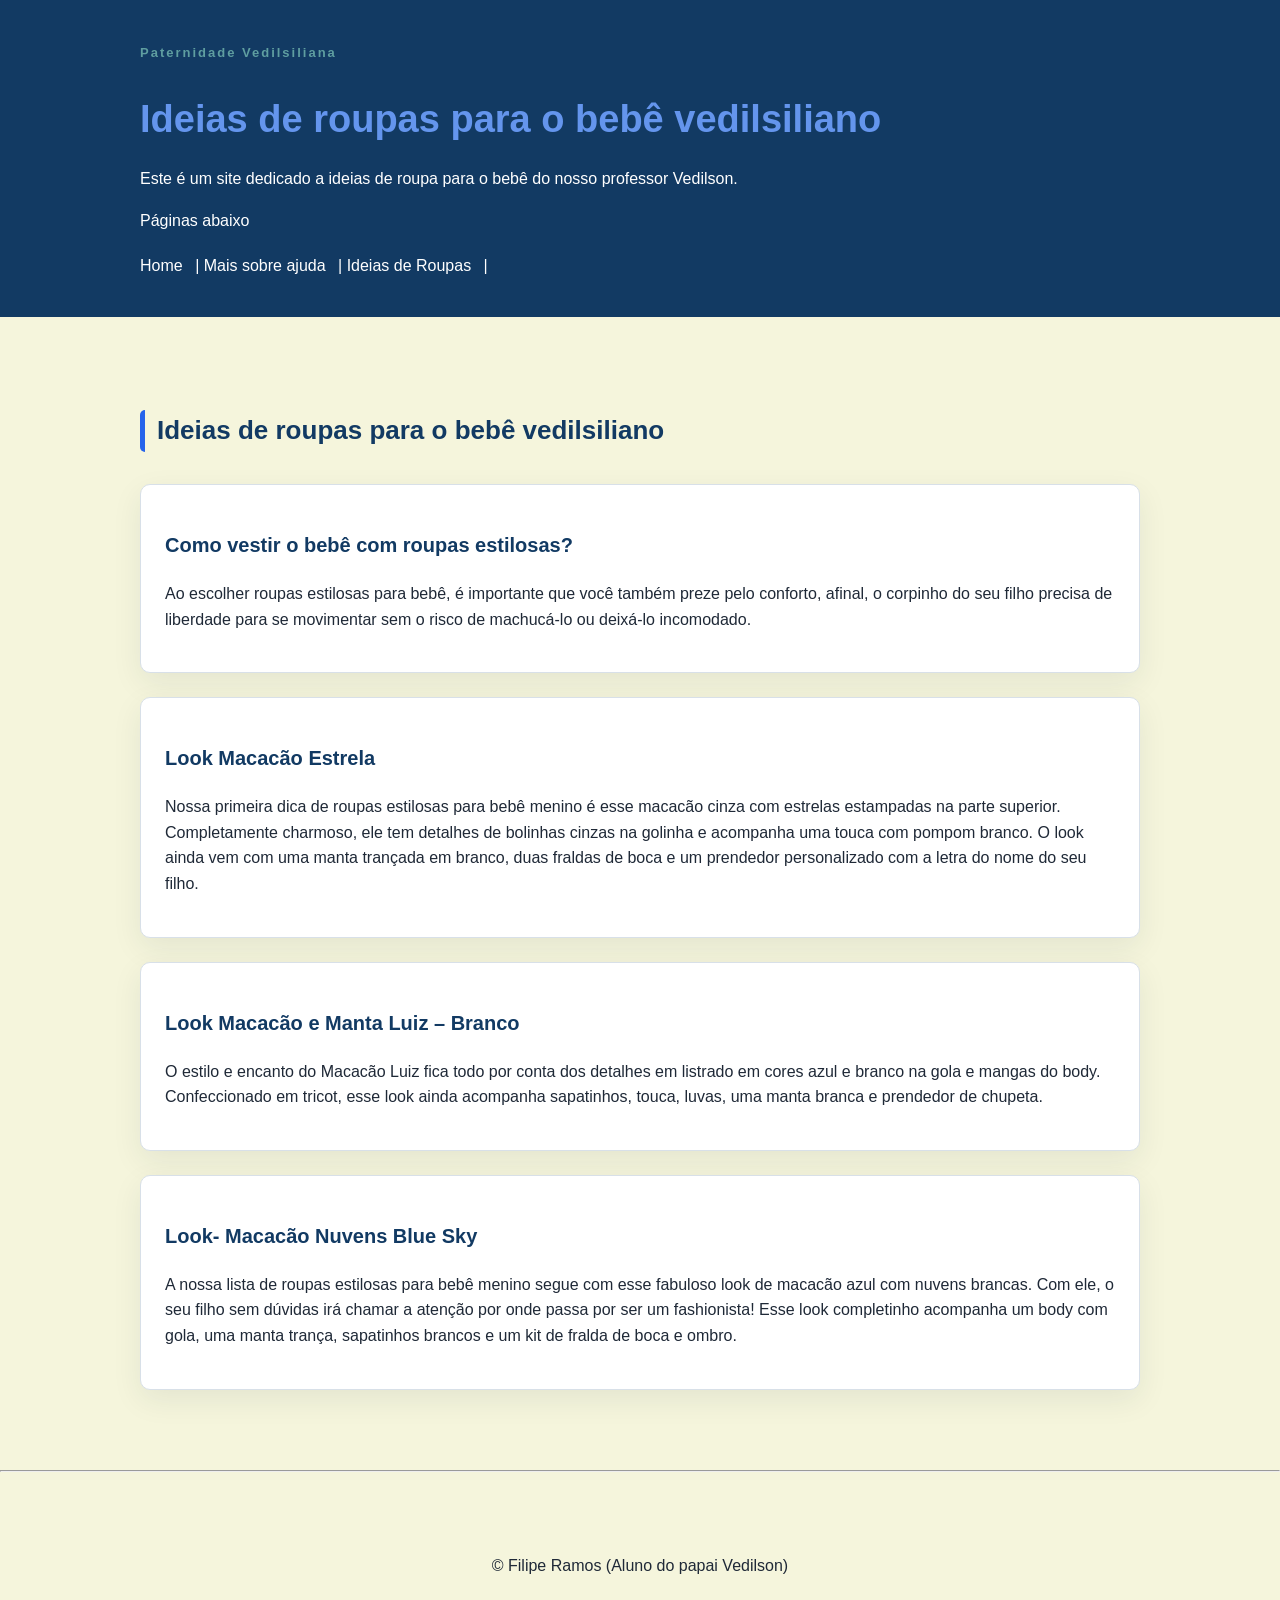
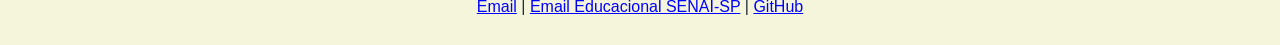
==== pages/IdeiasRoupasBebes.html @ 0b8c109b "Cabeçalho, rodapé e conteúdo feito" ====
<!DOCTYPE html>
<html lang="pt-br">
<head>
    <meta charset="UTF-8">
    <meta name="viewport" content="width=device-width, initial-scale=1.0">
    <title>Roupas Bebê | Paternidade</title>
    <link rel="stylesheet" href="../style/style.css">
</head>
<body>
    
    <header class="cabecalho">
        <div class="container">
            <p class="etiqueta">Paternidade Vedilsiliana</p>

            <h1>Ideias de roupas para o bebê vedilsiliano</h1>

            <p class="subtitulo">
                Este é um site dedicado a ideias de roupa para o bebê do nosso professor Vedilson.
            </p>

            <p>Páginas abaixo</p>

            <nav class="menu-principal">
                <ul class="menu-lista">
                    <li><a class="menu link" href="./index.html"></a>Home</li> |
                    <li><a class="menu link" href="./pages/OutrasAjudas.html"></a>Mais sobre ajuda</li> |
                    <li><a class="menu link" href="./pages/IdeiasRoupasBebes.html"></a>Ideias de Roupas</li> |
                </ul>
            </nav>
        </div>
    </header>

    <main>
        <section class="secao">
            <div class="container">
                <h2 class="titulo-secao">Ideias de roupas para o bebê vedilsiliano</h2>
                <div class="grade-cards">
                    <article class="card">
                        <h3>Como vestir o bebê com roupas estilosas?</h3>
                        <p>
                           Ao escolher roupas estilosas para bebê, é importante que você também preze pelo conforto, 
                           afinal, o corpinho do seu filho precisa de liberdade para se movimentar sem o risco de machucá-lo ou deixá-lo incomodado. 
                        </p>
                    </article>
                    <article class="card">
                        <h3>Look Macacão Estrela</h3>
                        <p>
                          Nossa primeira dica de roupas estilosas para bebê menino é esse macacão cinza com estrelas estampadas na parte superior.
                          Completamente charmoso, ele tem detalhes de bolinhas cinzas na golinha e acompanha uma touca com pompom branco.
                          O look ainda vem com uma manta trançada em branco, duas fraldas de boca e um prendedor personalizado com a letra do nome do seu filho.
                        </p>
                    </article>
                    <article class="card">
                        <h3>Look Macacão e Manta Luiz – Branco</h3>
                        <p>
                           O estilo e encanto do Macacão Luiz fica todo por conta dos detalhes em listrado em cores azul e branco na gola e mangas do body.
                           Confeccionado em tricot, esse look ainda acompanha sapatinhos, touca, luvas, uma manta branca e prendedor de chupeta.
                        </p>
                    </article>
                    <article class="card">
                        <h3>Look- Macacão Nuvens Blue Sky</h3>
                        <p>
                           A nossa lista de roupas estilosas para bebê menino segue com esse fabuloso look de macacão azul com nuvens brancas.
                           Com ele, o seu filho sem dúvidas irá chamar a atenção por onde passa por ser um fashionista!
                           Esse look completinho acompanha um body com gola, uma manta trança, sapatinhos brancos e um kit de fralda de boca e ombro.
                        </p>
                    </article>
                </div>
            </div>
        </section>
    </main>

    <hr>

    <footer class="rodape">
        <div class="container">
            <p>
                &copy; Filipe Ramos (Aluno do papai Vedilson)
            </p>

            <andres>
                <a href="mailto:filiperamos.sep@gmail.com">Email</a>
                <span> | </span>
                <a href="mailto:filipe.r.oliveira@edu.senai.br">Email Educacional SENAI-SP</a>
                <span> | </span>
                <a href="https://github.com/FilipeRamos-Dev">GitHub</a>
            </andres>
        </div>
    </footer>



</body>
</html>
---- style/style.css ----
*{
    box-sizing: border-box;
    
}

body{
    margin: 0;

    background-color: beige;
    color: #1f2937;

    font-family: Arial, Helvetica, sans-serif;
    font-size: 16px;
    line-height: 1.6;
}

h2, h3{
    color: #123a63;
}

h1{
    color:cornflowerblue;
    font-size: 38px;
    margin-bottom: 10px;
}

h2{
    font-size: 26px;
}

h3{
    font-size: 20px;
}

a{
    color: blue;
}

.container{
    width: 90%;
    max-width: 1000px;

    margin: 0 auto;
}

.cabecalho{
    background-color: #123a63;
    color: white;
    padding: 30px 0;
}

.etiqueta{
    margin-bottom: 5px;
    color: cadetblue;
    font-size: 13px;
    font-weight: bold;
    letter-spacing: 2px;
}

.subtitulo{
    max-width: 700px;
}

.menu-lista{
    margin: 20px 0 0;
    padding: 0;
    list-style: none;
}

.menu-lista li{
    display: inline-block;
    margin-right: 8px;
    margin-bottom: 8px;
}

.menu-link{
    display: inline-block;
    padding: 8px 12px;
    background-color: cornflowerblue;
    color: white;
    border: 1px solid cornflowerblue;
    border-radius: 5px;

}

a:hover{
    color: blueviolet;
}

.secao{
    padding: 72px;
}

.titulo-secao{
    margin-bottom: 32px;
    padding-left: 12px;
    border-left: 5px solid #2563eb;
    border-radius: 5px;
}

.grade-cards{
    display: grid;
    gap: 24px;
}

.card{
    padding: 24px;
    background-color: white;
    border: 1px solid #d8e0e8;
    border-radius: 10px;
    box-shadow: 0 10px 30px rgba(20, 45, 70, 0.08);
}

.lista-tecnologias{
    display: inline-block;
    gap: 12px;
    list-style: none;
    padding: 0;
    margin: 0;
}

.lista-tecnologias li{
    padding: 10px 14px;
    background-color: #fff;
    display: inline-block;
    border: 1px solid #d8e0e8;
    border-radius: 999px;
}

.rodape{
    margin-top: 40px;
    padding: 25px;
    text-align: center;
}

.rodape-anddress{
    font-style: normal;
}
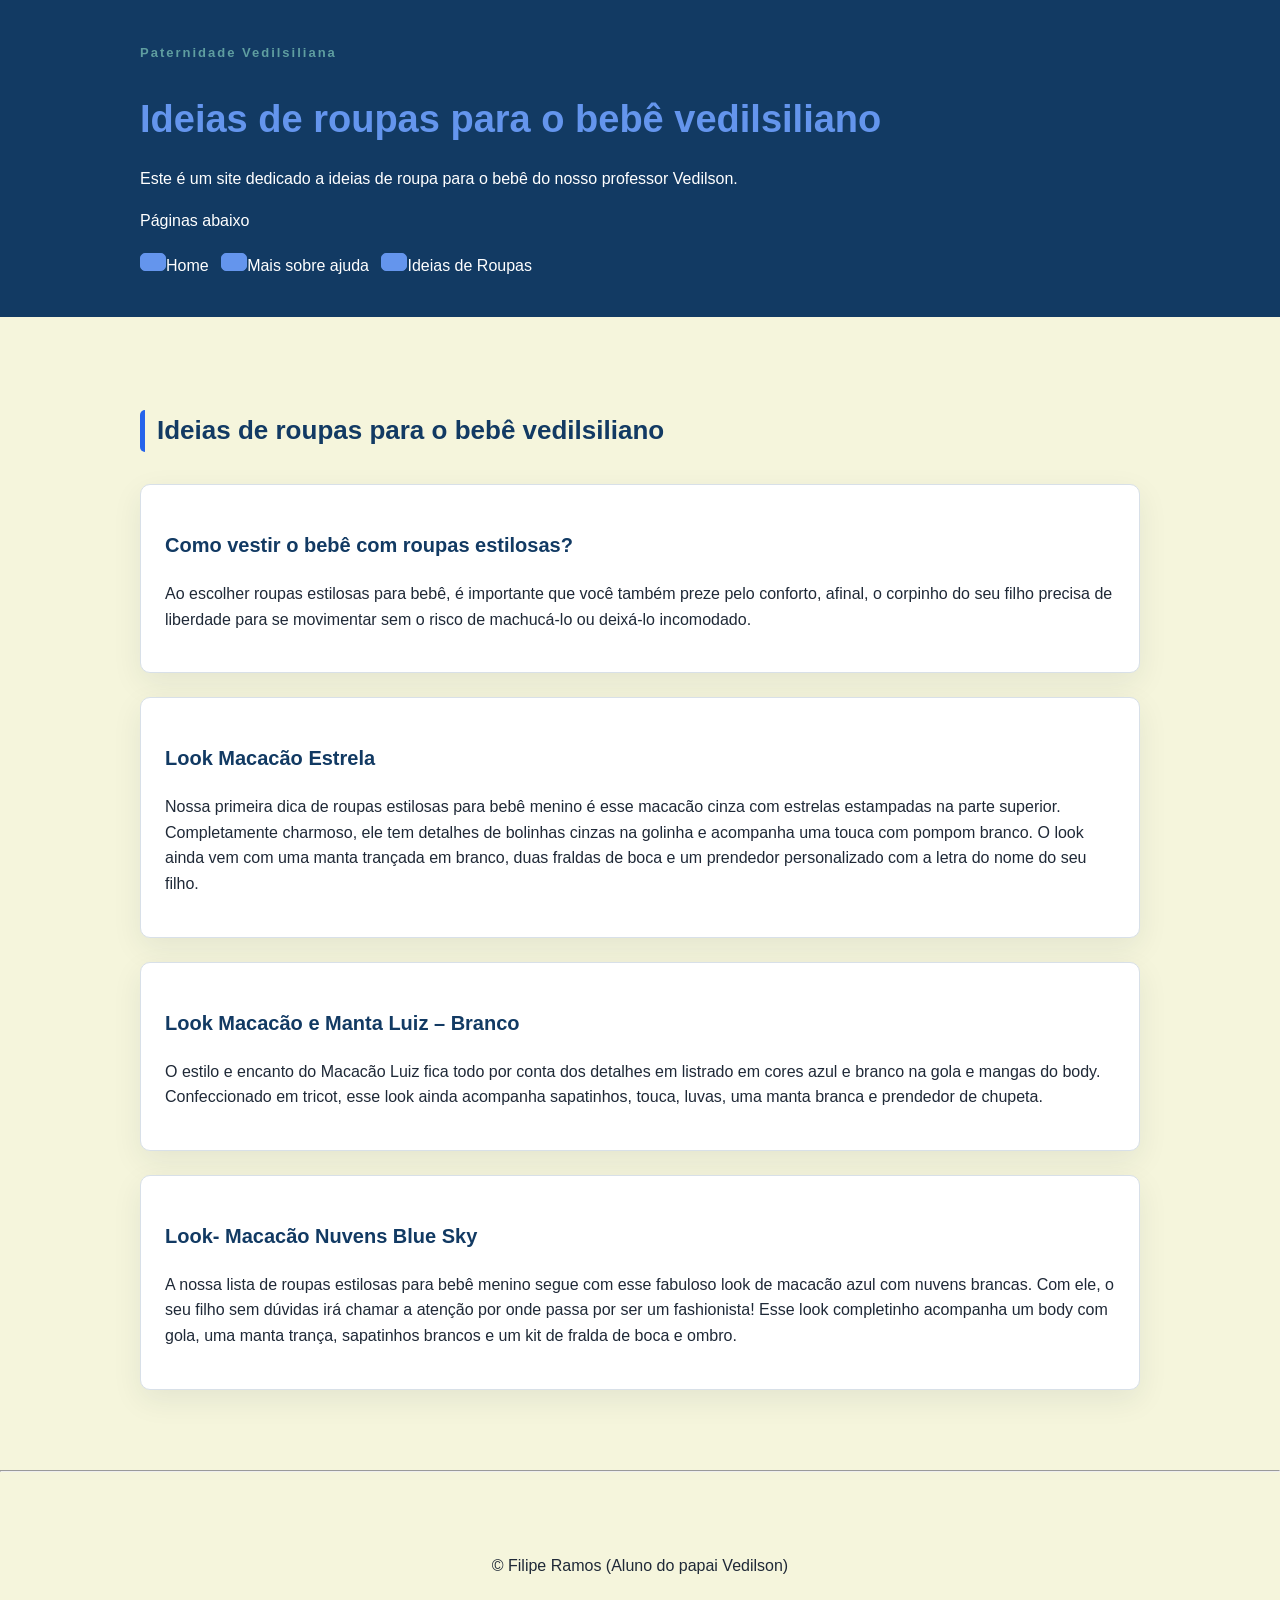
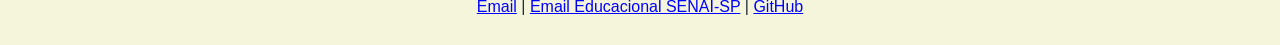
==== commit f0d22f2c: "Término da atividade: Adicionei links e completei a page restante" ====
--- a/pages/IdeiasRoupasBebes.html
+++ b/pages/IdeiasRoupasBebes.html
@@ -22,9 +22,9 @@
 
             <nav class="menu-principal">
                 <ul class="menu-lista">
-                    <li><a class="menu link" href="./index.html"></a>Home</li> |
-                    <li><a class="menu link" href="./pages/OutrasAjudas.html"></a>Mais sobre ajuda</li> |
-                    <li><a class="menu link" href="./pages/IdeiasRoupasBebes.html"></a>Ideias de Roupas</li> |
+                    <li><a class="menu-link" href="../index.html"></a>Home</li> 
+                    <li><a class="menu-link" href="../pages/OutrasAjudas.html"></a>Mais sobre ajuda</li> 
+                    <li><a class="menu-link" href="../pages/IdeiasRoupasBebes.html"></a>Ideias de Roupas</li> 
                 </ul>
             </nav>
         </div>
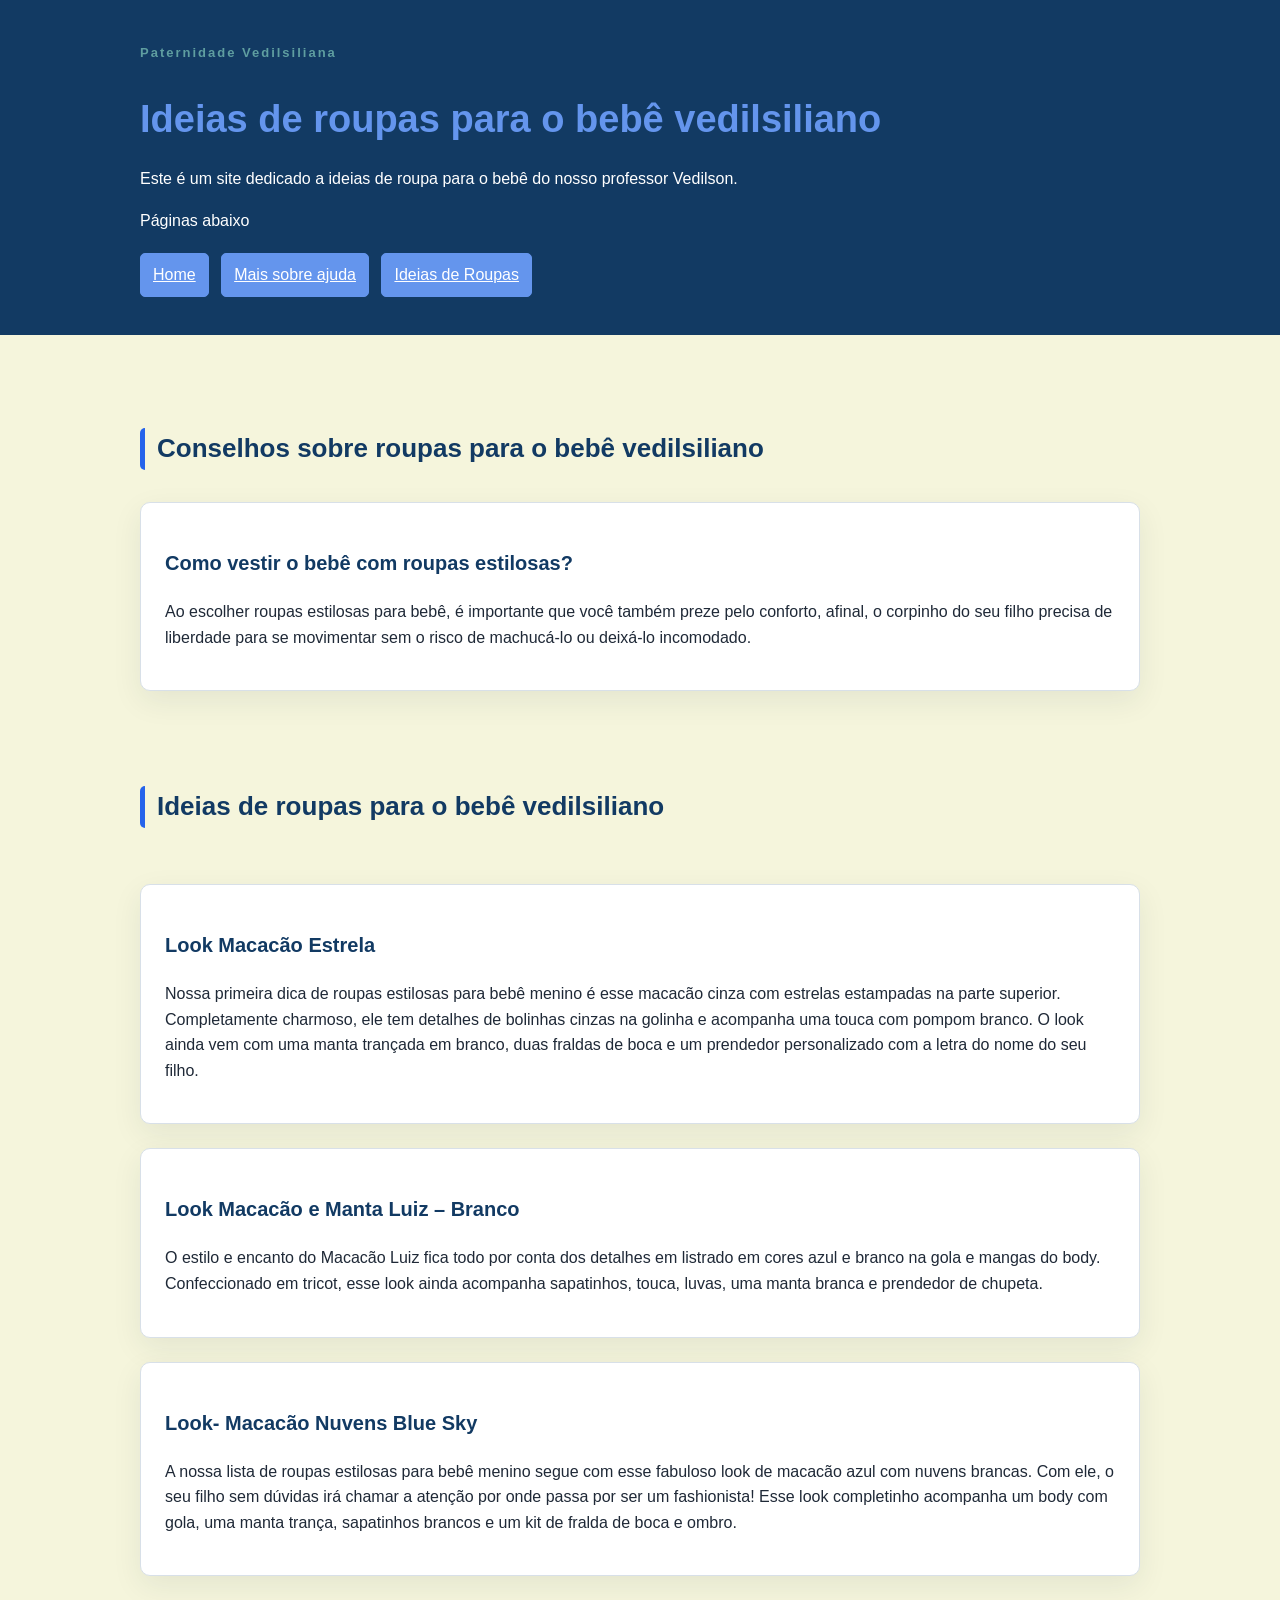
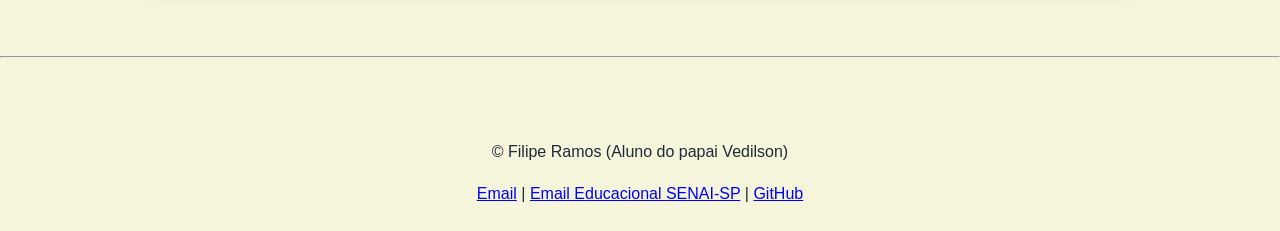
==== commit a1a30656: "Problemas de estilização de links resolvidos" ====
--- a/pages/IdeiasRoupasBebes.html
+++ b/pages/IdeiasRoupasBebes.html
@@ -22,9 +22,9 @@
 
             <nav class="menu-principal">
                 <ul class="menu-lista">
-                    <li><a class="menu-link" href="../index.html"></a>Home</li> 
-                    <li><a class="menu-link" href="../pages/OutrasAjudas.html"></a>Mais sobre ajuda</li> 
-                    <li><a class="menu-link" href="../pages/IdeiasRoupasBebes.html"></a>Ideias de Roupas</li> 
+                    <li><a class="menu-link" href="../index.html">Home</a></li> 
+                    <li><a class="menu-link" href="../pages/OutrasAjudas.html">Mais sobre ajuda</a></li> 
+                    <li><a class="menu-link" href="../pages/IdeiasRoupasBebes.html">Ideias de Roupas</a></li> 
                 </ul>
             </nav>
         </div>
@@ -33,7 +33,7 @@
     <main>
         <section class="secao">
             <div class="container">
-                <h2 class="titulo-secao">Ideias de roupas para o bebê vedilsiliano</h2>
+                <h2 class="titulo-secao">Conselhos sobre roupas para o bebê vedilsiliano</h2>
                 <div class="grade-cards">
                     <article class="card">
                         <h3>Como vestir o bebê com roupas estilosas?</h3>
@@ -42,6 +42,8 @@
                            afinal, o corpinho do seu filho precisa de liberdade para se movimentar sem o risco de machucá-lo ou deixá-lo incomodado. 
                         </p>
                     </article>
+                    <br>
+                    <h2 class="titulo-secao">Ideias de roupas para o bebê vedilsiliano</h2>
                     <article class="card">
                         <h3>Look Macacão Estrela</h3>
                         <p>
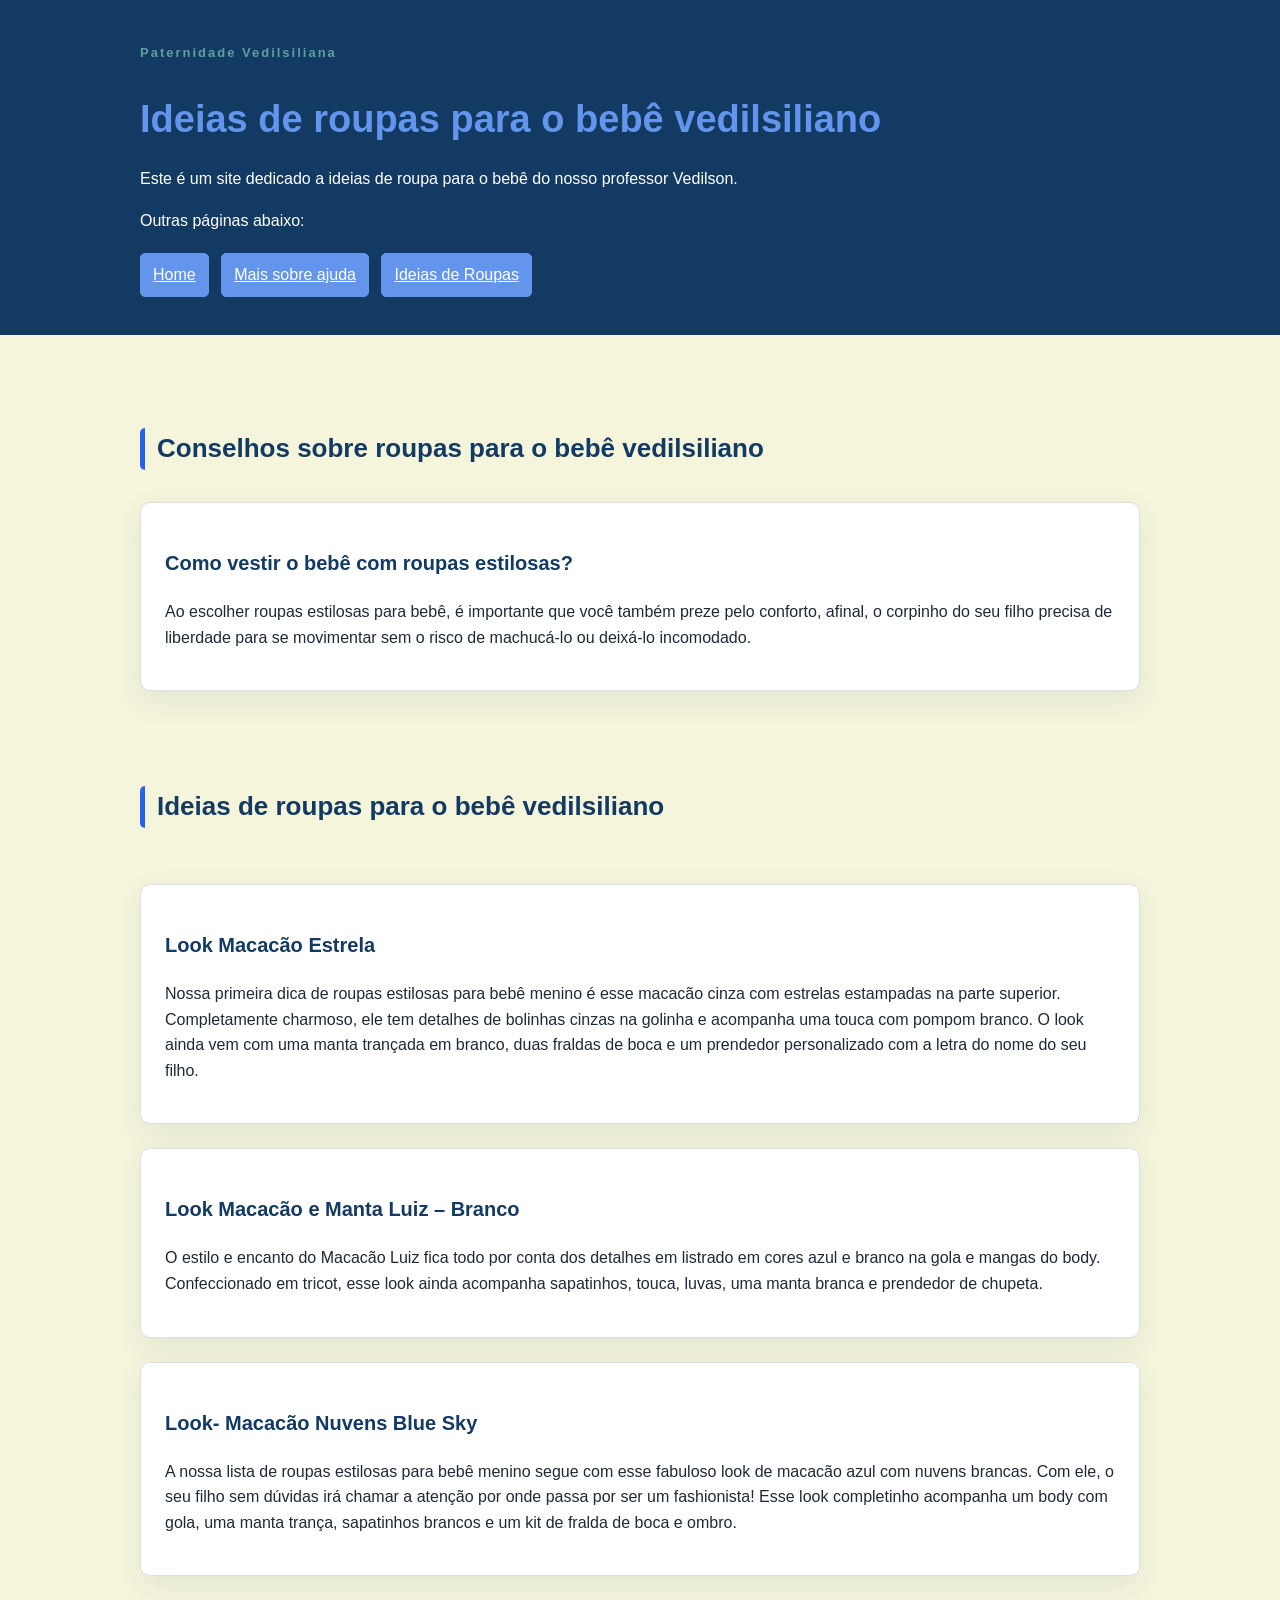
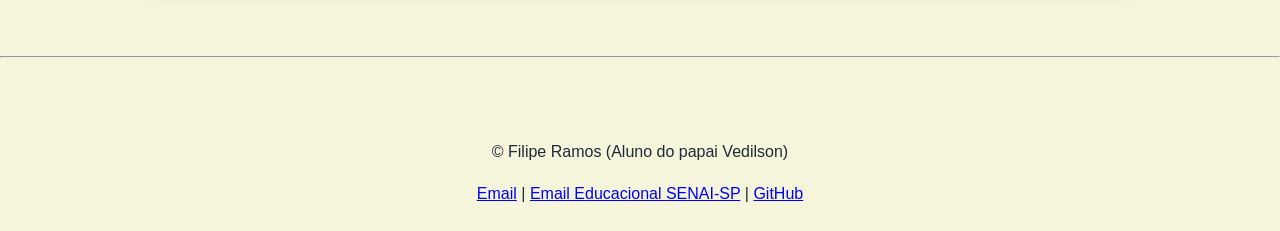
==== commit 5ab515b8: "Atualização HTML sobre as 'páginas'" ====
--- a/pages/IdeiasRoupasBebes.html
+++ b/pages/IdeiasRoupasBebes.html
@@ -18,7 +18,7 @@
                 Este é um site dedicado a ideias de roupa para o bebê do nosso professor Vedilson.
             </p>
 
-            <p>Páginas abaixo</p>
+            <p>Outras páginas abaixo:</p>
 
             <nav class="menu-principal">
                 <ul class="menu-lista">
